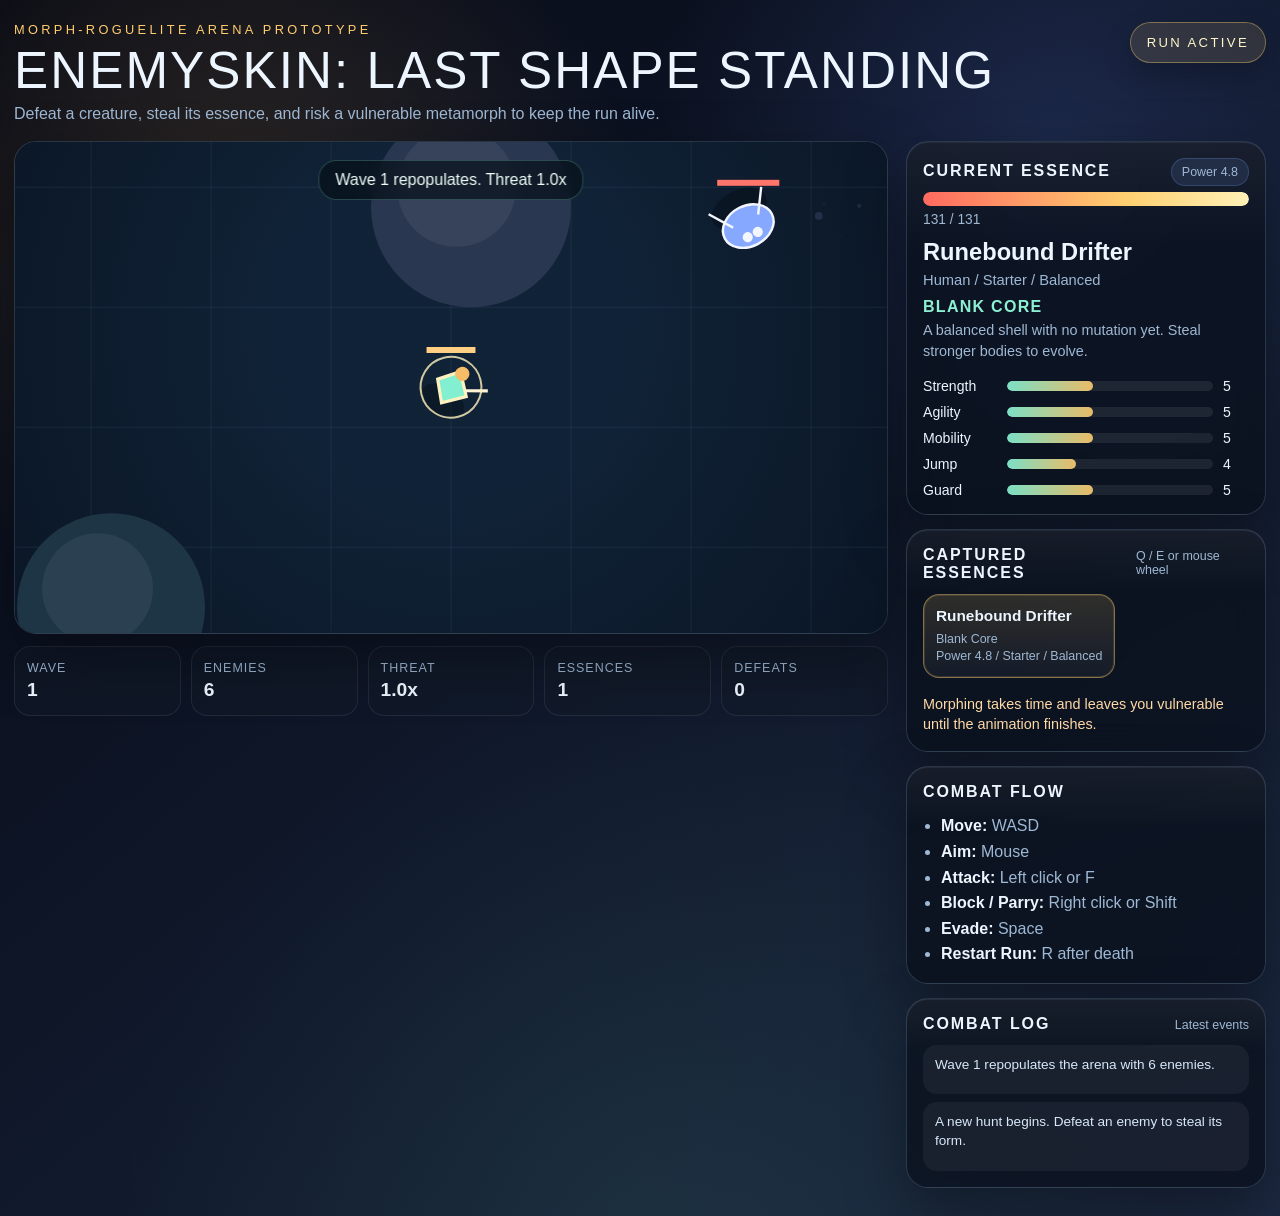
==== index.html @ a9393ad2 "Initial commit of the Enemyskin: Last Shape Standing prototype, including core game mechanics, UI el" ====
<!DOCTYPE html>
<html lang="en">
<head>
  <meta charset="UTF-8">
  <meta name="viewport" content="width=device-width, initial-scale=1.0">
  <title>Enemyskin: Last Shape Standing</title>
  <link rel="stylesheet" href="styles.css">
</head>
<body>
  <div class="shell">
    <header class="masthead">
      <div>
        <p class="eyebrow">Morph-Roguelite Arena Prototype</p>
        <h1>Enemyskin: Last Shape Standing</h1>
        <p class="tagline">Defeat a creature, steal its essence, and risk a vulnerable metamorph to keep the run alive.</p>
      </div>
      <div class="status-pill" id="runState">RUN ACTIVE</div>
    </header>

    <main class="layout">
      <section class="arena-panel">
        <div class="arena-frame">
          <canvas id="gameCanvas" width="1280" height="720"></canvas>
          <div class="overlay hidden" id="deathOverlay">
            <h2>You shattered.</h2>
            <p>Your collected essences are gone. Press <strong>R</strong> to begin a new run.</p>
          </div>
          <div class="banner hidden" id="messageBanner"></div>
        </div>

        <div class="legend-strip">
          <div class="legend-item">
            <span class="legend-label">Wave</span>
            <strong id="waveLabel">1</strong>
          </div>
          <div class="legend-item">
            <span class="legend-label">Enemies</span>
            <strong id="enemiesLabel">0</strong>
          </div>
          <div class="legend-item">
            <span class="legend-label">Threat</span>
            <strong id="threatLabel">1.0x</strong>
          </div>
          <div class="legend-item">
            <span class="legend-label">Essences</span>
            <strong id="essenceCountLabel">1</strong>
          </div>
          <div class="legend-item">
            <span class="legend-label">Defeats</span>
            <strong id="killsLabel">0</strong>
          </div>
        </div>
      </section>

      <aside class="hud-panel">
        <section class="card">
          <div class="section-head">
            <h2>Current Essence</h2>
            <div class="power-chip">Power <span id="powerLabel">5.0</span></div>
          </div>

          <div class="health-shell">
            <div class="health-bar">
              <div class="health-fill" id="hpFill"></div>
            </div>
            <div class="health-text" id="hpText">100 / 100</div>
          </div>

          <h3 class="essence-name" id="essenceName">Runebound Drifter</h3>
          <p class="essence-tags" id="essenceTags">Human / Starter / Balanced</p>
          <p class="special-name" id="specialName">Blank Core</p>
          <p class="special-text" id="specialText">A balanced shell with no mutation yet. Steal stronger bodies to evolve.</p>

          <div class="stat-list">
            <div class="stat-row">
              <span class="stat-name">Strength</span>
              <div class="stat-meter"><div class="stat-fill" id="strengthFill"></div></div>
              <span class="stat-value" id="strengthValue">5</span>
            </div>
            <div class="stat-row">
              <span class="stat-name">Agility</span>
              <div class="stat-meter"><div class="stat-fill" id="agilityFill"></div></div>
              <span class="stat-value" id="agilityValue">5</span>
            </div>
            <div class="stat-row">
              <span class="stat-name">Mobility</span>
              <div class="stat-meter"><div class="stat-fill" id="mobilityFill"></div></div>
              <span class="stat-value" id="mobilityValue">5</span>
            </div>
            <div class="stat-row">
              <span class="stat-name">Jump</span>
              <div class="stat-meter"><div class="stat-fill" id="jumpFill"></div></div>
              <span class="stat-value" id="jumpValue">4</span>
            </div>
            <div class="stat-row">
              <span class="stat-name">Guard</span>
              <div class="stat-meter"><div class="stat-fill" id="guardFill"></div></div>
              <span class="stat-value" id="guardValue">5</span>
            </div>
          </div>
        </section>

        <section class="card">
          <div class="section-head">
            <h2>Captured Essences</h2>
            <span class="microcopy">Q / E or mouse wheel</span>
          </div>
          <div class="morph-list" id="morphList"></div>
          <p class="warning-copy">Morphing takes time and leaves you vulnerable until the animation finishes.</p>
        </section>

        <section class="card">
          <h2>Combat Flow</h2>
          <ul class="controls-list">
            <li><strong>Move:</strong> WASD</li>
            <li><strong>Aim:</strong> Mouse</li>
            <li><strong>Attack:</strong> Left click or F</li>
            <li><strong>Block / Parry:</strong> Right click or Shift</li>
            <li><strong>Evade:</strong> Space</li>
            <li><strong>Restart Run:</strong> R after death</li>
          </ul>
        </section>

        <section class="card">
          <div class="section-head">
            <h2>Combat Log</h2>
            <span class="microcopy">Latest events</span>
          </div>
          <div class="log" id="log"></div>
        </section>
      </aside>
    </main>
  </div>

  <script src="game.js"></script>
</body>
</html>
---- styles.css ----
:root {
  --bg-0: #060914;
  --bg-1: #0f1729;
  --bg-2: #1c2941;
  --panel: rgba(10, 16, 28, 0.76);
  --panel-soft: rgba(18, 27, 41, 0.56);
  --stroke: rgba(165, 217, 255, 0.18);
  --text: #edf6ff;
  --muted: #9fb8d4;
  --hot: #f76b4d;
  --gold: #ffcc6e;
  --mint: #8cf0d2;
  --violet: #85a4ff;
  --shadow: rgba(0, 0, 0, 0.4);
}

* {
  box-sizing: border-box;
}

html,
body {
  margin: 0;
  min-height: 100%;
}

body {
  font-family: "Trebuchet MS", "Lucida Sans Unicode", sans-serif;
  color: var(--text);
  background:
    radial-gradient(circle at 18% 18%, rgba(255, 188, 92, 0.14), transparent 28%),
    radial-gradient(circle at 82% 12%, rgba(99, 137, 255, 0.16), transparent 26%),
    radial-gradient(circle at 50% 100%, rgba(76, 176, 147, 0.1), transparent 38%),
    linear-gradient(140deg, var(--bg-0), var(--bg-1) 48%, var(--bg-2));
  overflow-x: hidden;
}

.shell {
  width: min(1520px, calc(100vw - 28px));
  margin: 0 auto;
  padding: 22px 0 28px;
}

.masthead {
  display: flex;
  justify-content: space-between;
  gap: 16px;
  align-items: flex-start;
  margin-bottom: 18px;
}

.eyebrow {
  margin: 0 0 10px;
  color: var(--gold);
  font-size: 0.8rem;
  letter-spacing: 0.26em;
  text-transform: uppercase;
}

.masthead h1 {
  margin: 0;
  font-family: Impact, Haettenschweiler, sans-serif;
  font-size: clamp(2.3rem, 4vw, 4.2rem);
  font-weight: 400;
  letter-spacing: 0.04em;
  text-transform: uppercase;
  line-height: 0.94;
}

.tagline {
  margin: 10px 0 0;
  max-width: 760px;
  color: var(--muted);
  font-size: 1rem;
}

.status-pill {
  padding: 12px 16px;
  border-radius: 999px;
  border: 1px solid rgba(255, 207, 110, 0.38);
  background: rgba(255, 207, 110, 0.12);
  box-shadow: 0 12px 28px rgba(0, 0, 0, 0.22);
  color: #fff6c9;
  font-size: 0.82rem;
  letter-spacing: 0.18em;
  text-transform: uppercase;
  white-space: nowrap;
}

.layout {
  display: grid;
  grid-template-columns: minmax(0, 1.45fr) minmax(300px, 360px);
  gap: 18px;
  align-items: start;
}

.arena-panel,
.hud-panel {
  min-width: 0;
}

.arena-frame,
.card {
  position: relative;
  border: 1px solid var(--stroke);
  border-radius: 22px;
  background:
    linear-gradient(180deg, rgba(255, 255, 255, 0.05), transparent 28%),
    var(--panel);
  box-shadow:
    inset 0 1px 0 rgba(255, 255, 255, 0.06),
    0 24px 60px rgba(0, 0, 0, 0.34);
  backdrop-filter: blur(16px);
}

.arena-frame {
  overflow: hidden;
}

#gameCanvas {
  display: block;
  width: 100%;
  aspect-ratio: 16 / 9;
  background: linear-gradient(180deg, #08111f, #14263d);
  touch-action: none;
}

.legend-strip {
  display: grid;
  grid-template-columns: repeat(5, minmax(0, 1fr));
  gap: 10px;
  margin-top: 12px;
}

.legend-item {
  padding: 14px 12px;
  border: 1px solid rgba(255, 255, 255, 0.08);
  border-radius: 16px;
  background: var(--panel-soft);
}

.legend-label {
  display: block;
  margin-bottom: 4px;
  color: var(--muted);
  font-size: 0.78rem;
  letter-spacing: 0.08em;
  text-transform: uppercase;
}

.legend-item strong {
  font-size: 1.2rem;
}

.hud-panel {
  display: grid;
  gap: 14px;
}

.card {
  padding: 16px;
}

.section-head {
  display: flex;
  justify-content: space-between;
  gap: 12px;
  align-items: baseline;
}

.card h2 {
  margin: 0 0 12px;
  font-size: 1rem;
  letter-spacing: 0.12em;
  text-transform: uppercase;
}

.power-chip,
.microcopy {
  color: var(--muted);
  font-size: 0.78rem;
}

.power-chip {
  padding: 6px 10px;
  border-radius: 999px;
  background: rgba(124, 166, 255, 0.12);
  border: 1px solid rgba(124, 166, 255, 0.22);
}

.health-shell {
  margin-bottom: 12px;
}

.health-bar {
  height: 14px;
  border-radius: 999px;
  overflow: hidden;
  background: rgba(255, 255, 255, 0.08);
}

.health-fill {
  height: 100%;
  width: 100%;
  border-radius: inherit;
  background: linear-gradient(90deg, #ff6a5f, #ffcf70 62%, #fff1b8);
  transition: width 120ms linear;
}

.health-text {
  margin-top: 6px;
  color: var(--muted);
  font-size: 0.86rem;
}

.essence-name {
  margin: 0;
  font-size: 1.48rem;
}

.essence-tags,
.special-text,
.warning-copy {
  color: var(--muted);
}

.essence-tags {
  margin: 6px 0 10px;
  font-size: 0.92rem;
}

.special-name {
  margin: 0 0 4px;
  color: var(--mint);
  font-weight: 700;
  letter-spacing: 0.08em;
  text-transform: uppercase;
}

.special-text,
.warning-copy {
  margin: 0;
  font-size: 0.9rem;
  line-height: 1.45;
}

.warning-copy {
  margin-top: 12px;
  color: #ffd9a7;
}

.stat-list {
  display: grid;
  gap: 10px;
  margin-top: 16px;
}

.stat-row {
  display: grid;
  grid-template-columns: 74px minmax(0, 1fr) 26px;
  gap: 10px;
  align-items: center;
}

.stat-name,
.stat-value {
  font-size: 0.88rem;
}

.stat-meter {
  height: 10px;
  border-radius: 999px;
  overflow: hidden;
  background: rgba(255, 255, 255, 0.08);
}

.stat-fill {
  height: 100%;
  border-radius: inherit;
  background: linear-gradient(90deg, rgba(132, 240, 210, 0.92), rgba(255, 204, 110, 0.9));
}

.morph-list {
  display: flex;
  gap: 10px;
  overflow-x: auto;
  padding-bottom: 4px;
}

.morph-list::-webkit-scrollbar {
  height: 10px;
}

.morph-list::-webkit-scrollbar-thumb {
  background: rgba(255, 255, 255, 0.14);
  border-radius: 999px;
}

.morph-card {
  min-width: 154px;
  padding: 12px;
  border-radius: 16px;
  border: 1px solid rgba(255, 255, 255, 0.08);
  background: rgba(255, 255, 255, 0.04);
}

.morph-card.active {
  border-color: rgba(255, 207, 110, 0.44);
  background: linear-gradient(180deg, rgba(255, 207, 110, 0.15), rgba(255, 255, 255, 0.04));
  box-shadow: inset 0 0 0 1px rgba(255, 207, 110, 0.14);
}

.morph-card.pending {
  border-color: rgba(140, 240, 210, 0.48);
}

.morph-card h3 {
  margin: 0 0 6px;
  font-size: 0.96rem;
}

.morph-meta {
  margin: 0;
  color: var(--muted);
  font-size: 0.78rem;
  line-height: 1.35;
}

.controls-list {
  margin: 0;
  padding-left: 18px;
  color: var(--muted);
  line-height: 1.6;
}

.controls-list strong {
  color: var(--text);
}

.log {
  display: grid;
  gap: 8px;
  min-height: 126px;
}

.log-entry {
  padding: 10px 12px;
  border-radius: 14px;
  background: rgba(255, 255, 255, 0.05);
  color: #d7e8fa;
  font-size: 0.85rem;
  line-height: 1.4;
}

.overlay,
.banner {
  position: absolute;
  left: 50%;
  transform: translateX(-50%);
  border-radius: 18px;
  backdrop-filter: blur(12px);
}

.overlay {
  top: 50%;
  width: min(440px, calc(100% - 32px));
  transform: translate(-50%, -50%);
  padding: 22px;
  text-align: center;
  border: 1px solid rgba(255, 113, 113, 0.42);
  background: rgba(20, 10, 18, 0.85);
  box-shadow: 0 24px 60px rgba(0, 0, 0, 0.44);
}

.overlay h2 {
  margin: 0 0 10px;
  font-size: 1.6rem;
}

.overlay p {
  margin: 0;
  color: #ffd4c8;
}

.banner {
  top: 18px;
  max-width: calc(100% - 32px);
  padding: 10px 16px;
  border: 1px solid rgba(140, 240, 210, 0.24);
  background: rgba(8, 16, 25, 0.72);
  color: #f0fff9;
  text-align: center;
}

.hidden {
  display: none;
}

@media (max-width: 1120px) {
  .layout {
    grid-template-columns: 1fr;
  }

  .hud-panel {
    grid-template-columns: repeat(2, minmax(0, 1fr));
  }
}

@media (max-width: 760px) {
  .shell {
    width: min(100vw - 18px, 100%);
    padding-top: 14px;
  }

  .masthead {
    flex-direction: column;
    align-items: stretch;
  }

  .legend-strip,
  .hud-panel {
    grid-template-columns: 1fr;
  }

  .card {
    padding: 14px;
  }

  .stat-row {
    grid-template-columns: 66px minmax(0, 1fr) 24px;
  }
}
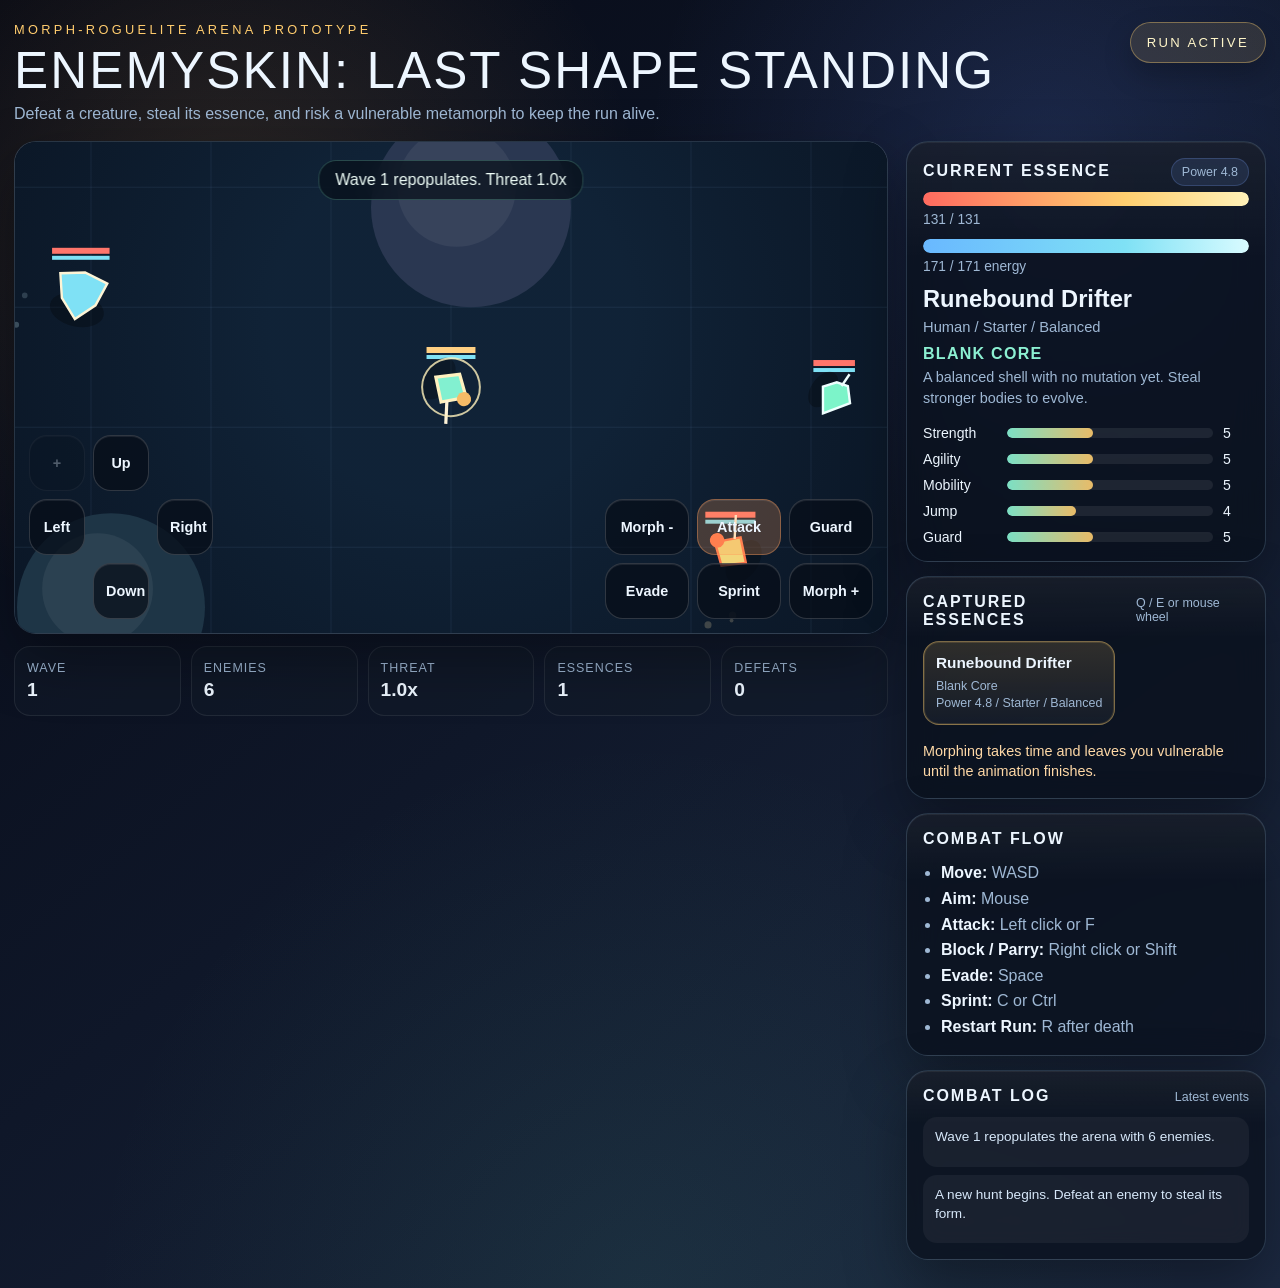
==== commit 6107a886: "Enemies now pick the nearest combat target, so they can fight nearby enemies instead of tunneling on" ====
--- a/index.html
+++ b/index.html
@@ -23,9 +23,29 @@
           <canvas id="gameCanvas" width="1280" height="720"></canvas>
           <div class="overlay hidden" id="deathOverlay">
             <h2>You shattered.</h2>
-            <p>Your collected essences are gone. Press <strong>R</strong> to begin a new run.</p>
+            <p>Your collected essences are gone. Press <strong>R</strong> or use the restart button to begin a new run.</p>
+            <button class="restart-button" id="restartButton" type="button">Restart Run</button>
           </div>
           <div class="banner hidden" id="messageBanner"></div>
+          <div class="mobile-controls hidden" id="mobileControls">
+            <div class="touch-cluster">
+              <div class="touch-pad">
+                <button type="button" class="touch-btn" data-touch="move-up" aria-label="Move Up">Up</button>
+                <button type="button" class="touch-btn" data-touch="move-left" aria-label="Move Left">Left</button>
+                <button type="button" class="touch-btn touch-btn-center" aria-hidden="true" tabindex="-1">+</button>
+                <button type="button" class="touch-btn" data-touch="move-right" aria-label="Move Right">Right</button>
+                <button type="button" class="touch-btn" data-touch="move-down" aria-label="Move Down">Down</button>
+              </div>
+            </div>
+            <div class="touch-actions">
+              <button type="button" class="touch-btn" data-touch="morph-prev">Morph -</button>
+              <button type="button" class="touch-btn touch-btn-primary" data-touch="attack">Attack</button>
+              <button type="button" class="touch-btn" data-touch="block">Guard</button>
+              <button type="button" class="touch-btn" data-touch="evade">Evade</button>
+              <button type="button" class="touch-btn" data-touch="sprint">Sprint</button>
+              <button type="button" class="touch-btn" data-touch="morph-next">Morph +</button>
+            </div>
+          </div>
         </div>
 
         <div class="legend-strip">
@@ -64,6 +84,13 @@
               <div class="health-fill" id="hpFill"></div>
             </div>
             <div class="health-text" id="hpText">100 / 100</div>
+          </div>
+
+          <div class="energy-shell">
+            <div class="energy-bar">
+              <div class="energy-fill" id="energyFill"></div>
+            </div>
+            <div class="energy-text" id="energyText">100 / 100 energy</div>
           </div>
 
           <h3 class="essence-name" id="essenceName">Runebound Drifter</h3>
@@ -117,6 +144,7 @@
             <li><strong>Attack:</strong> Left click or F</li>
             <li><strong>Block / Parry:</strong> Right click or Shift</li>
             <li><strong>Evade:</strong> Space</li>
+            <li><strong>Sprint:</strong> C or Ctrl</li>
             <li><strong>Restart Run:</strong> R after death</li>
           </ul>
         </section>
--- a/styles.css
+++ b/styles.css
@@ -192,22 +192,36 @@
   margin-bottom: 12px;
 }
 
-.health-bar {
+.health-bar,
+.energy-bar {
   height: 14px;
   border-radius: 999px;
   overflow: hidden;
   background: rgba(255, 255, 255, 0.08);
 }
 
-.health-fill {
+.health-fill,
+.energy-fill {
   height: 100%;
   width: 100%;
   border-radius: inherit;
+  transition: width 120ms linear;
+}
+
+.health-fill {
   background: linear-gradient(90deg, #ff6a5f, #ffcf70 62%, #fff1b8);
-  transition: width 120ms linear;
-}
-
-.health-text {
+}
+
+.energy-shell {
+  margin-bottom: 12px;
+}
+
+.energy-fill {
+  background: linear-gradient(90deg, #69b8ff, #7fe1f5 62%, #d9fbff);
+}
+
+.health-text,
+.energy-text {
   margin-top: 6px;
   color: var(--muted);
   font-size: 0.86rem;
@@ -382,6 +396,19 @@
   color: #ffd4c8;
 }
 
+.restart-button {
+  margin-top: 16px;
+  padding: 12px 18px;
+  border: 0;
+  border-radius: 999px;
+  background: linear-gradient(90deg, rgba(255, 130, 107, 0.95), rgba(255, 208, 131, 0.95));
+  color: #1b1321;
+  font-family: inherit;
+  font-size: 0.96rem;
+  font-weight: 700;
+  cursor: pointer;
+}
+
 .banner {
   top: 18px;
   max-width: calc(100% - 32px);
@@ -396,6 +423,89 @@
   display: none;
 }
 
+.mobile-controls {
+  position: absolute;
+  inset: auto 14px 14px 14px;
+  display: flex;
+  justify-content: space-between;
+  align-items: end;
+  gap: 16px;
+  pointer-events: none;
+}
+
+.touch-cluster,
+.touch-actions {
+  pointer-events: auto;
+}
+
+.touch-pad {
+  display: grid;
+  grid-template-columns: repeat(3, 56px);
+  grid-template-rows: repeat(3, 56px);
+  gap: 8px;
+  grid-template-areas:
+    ". up ."
+    "left center right"
+    ". down .";
+}
+
+.touch-pad [data-touch="move-up"] {
+  grid-area: up;
+}
+
+.touch-pad [data-touch="move-left"] {
+  grid-area: left;
+}
+
+.touch-pad [data-touch="move-right"] {
+  grid-area: right;
+}
+
+.touch-pad [data-touch="move-down"] {
+  grid-area: down;
+}
+
+.touch-btn {
+  min-width: 56px;
+  min-height: 56px;
+  padding: 10px 12px;
+  border: 1px solid rgba(255, 255, 255, 0.16);
+  border-radius: 18px;
+  background: rgba(7, 14, 25, 0.74);
+  box-shadow: inset 0 1px 0 rgba(255, 255, 255, 0.08);
+  color: var(--text);
+  font-family: inherit;
+  font-size: 0.9rem;
+  font-weight: 700;
+  touch-action: none;
+  user-select: none;
+}
+
+.touch-btn:active,
+.touch-btn.active {
+  background: rgba(124, 166, 255, 0.28);
+  border-color: rgba(255, 208, 131, 0.46);
+}
+
+.touch-btn-center {
+  opacity: 0.3;
+}
+
+.touch-btn-primary {
+  background: rgba(255, 159, 93, 0.24);
+  border-color: rgba(255, 159, 93, 0.38);
+}
+
+.touch-actions {
+  display: grid;
+  grid-template-columns: repeat(3, minmax(0, 84px));
+  gap: 8px;
+}
+
+body.mobile-mode .mobile-controls {
+  display: flex;
+}
+
 @media (max-width: 1120px) {
   .layout {
     grid-template-columns: 1fr;
@@ -429,4 +539,27 @@
   .stat-row {
     grid-template-columns: 66px minmax(0, 1fr) 24px;
   }
-}
+
+  .mobile-controls {
+    inset: auto 10px 10px 10px;
+    gap: 10px;
+  }
+
+  .touch-pad {
+    grid-template-columns: repeat(3, 48px);
+    grid-template-rows: repeat(3, 48px);
+    gap: 6px;
+  }
+
+  .touch-btn {
+    min-width: 48px;
+    min-height: 48px;
+    padding: 8px 10px;
+    border-radius: 15px;
+    font-size: 0.78rem;
+  }
+
+  .touch-actions {
+    grid-template-columns: repeat(2, minmax(0, 78px));
+  }
+}
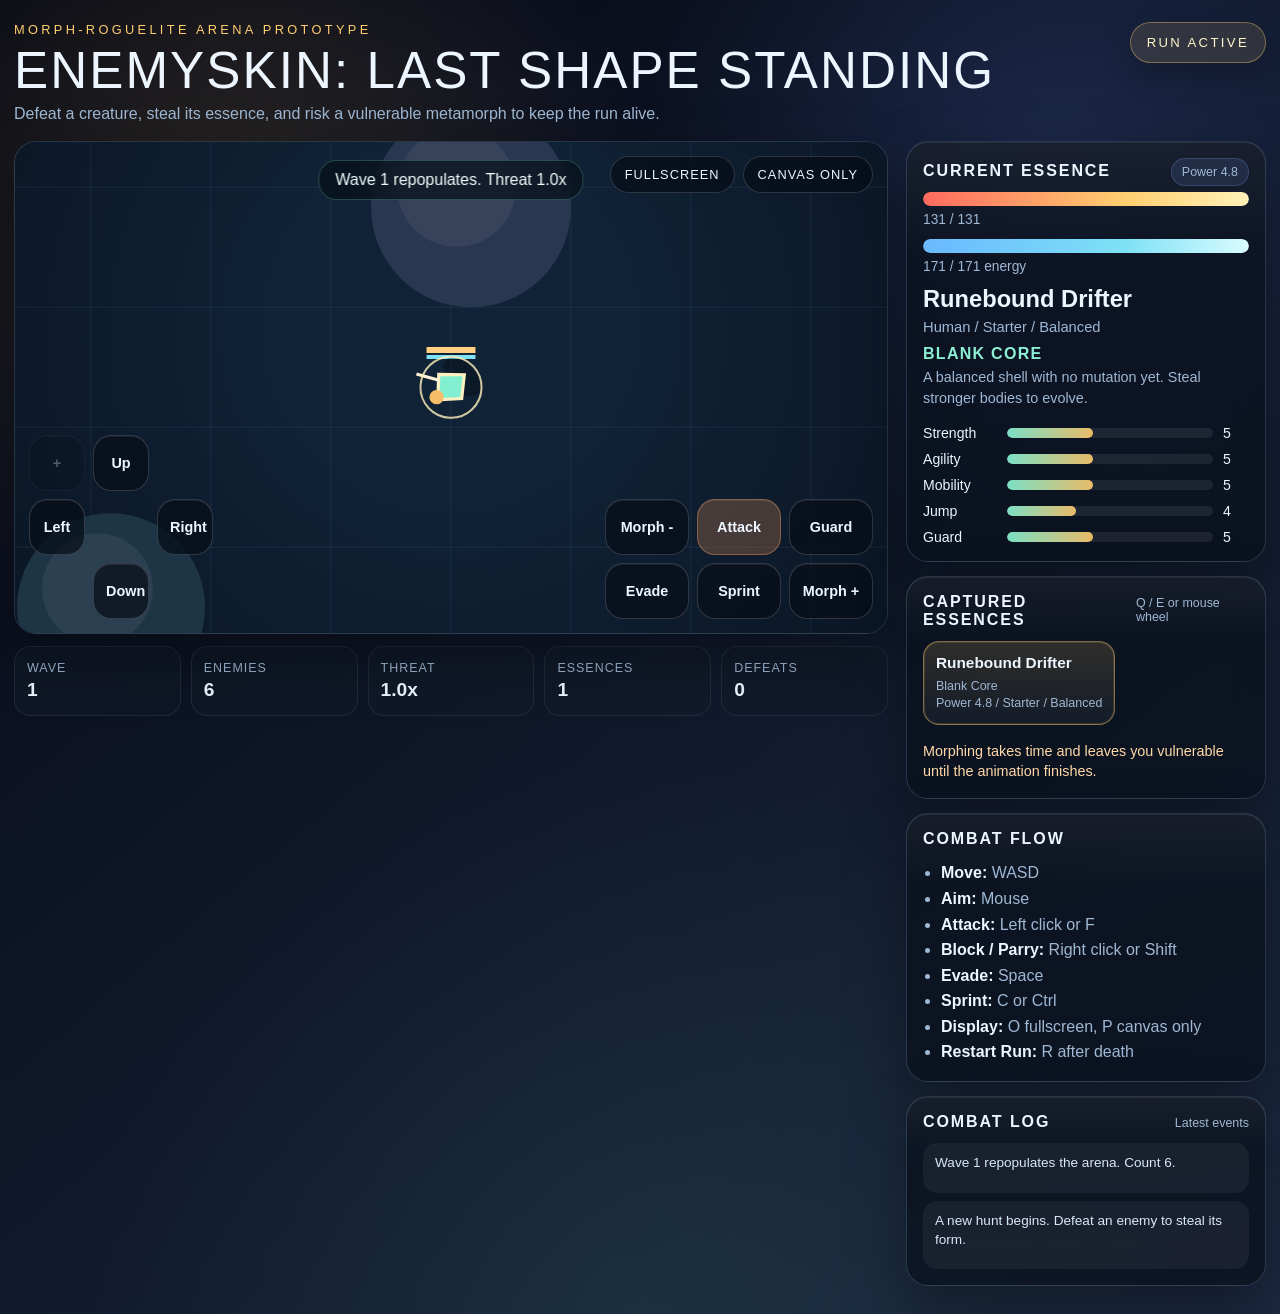
==== commit 70cdc733: "Refine game mechanics and UI for "Enemyskin: Last Shape Standing". Updated the game prompt to clarif" ====
--- a/index.html
+++ b/index.html
@@ -7,7 +7,7 @@
   <link rel="stylesheet" href="styles.css">
 </head>
 <body>
-  <div class="shell">
+  <div class="shell" id="gameShell">
     <header class="masthead">
       <div>
         <p class="eyebrow">Morph-Roguelite Arena Prototype</p>
@@ -20,6 +20,10 @@
     <main class="layout">
       <section class="arena-panel">
         <div class="arena-frame">
+          <div class="display-dock">
+            <button class="display-btn" id="fullscreenButton" type="button">Fullscreen</button>
+            <button class="display-btn" id="canvasOnlyButton" type="button">Canvas Only</button>
+          </div>
           <canvas id="gameCanvas" width="1280" height="720"></canvas>
           <div class="overlay hidden" id="deathOverlay">
             <h2>You shattered.</h2>
@@ -145,6 +149,7 @@
             <li><strong>Block / Parry:</strong> Right click or Shift</li>
             <li><strong>Evade:</strong> Space</li>
             <li><strong>Sprint:</strong> C or Ctrl</li>
+            <li><strong>Display:</strong> O fullscreen, P canvas only</li>
             <li><strong>Restart Run:</strong> R after death</li>
           </ul>
         </section>
--- a/styles.css
+++ b/styles.css
@@ -97,6 +97,12 @@
 .arena-panel,
 .hud-panel {
   min-width: 0;
+  min-height: 0;
+}
+
+.arena-panel {
+  display: flex;
+  flex-direction: column;
 }
 
 .arena-frame,
@@ -115,6 +121,34 @@
 
 .arena-frame {
   overflow: hidden;
+}
+
+.display-dock {
+  position: absolute;
+  top: 14px;
+  right: 14px;
+  z-index: 4;
+  display: flex;
+  gap: 8px;
+}
+
+.display-btn {
+  padding: 10px 14px;
+  border: 1px solid rgba(255, 255, 255, 0.16);
+  border-radius: 999px;
+  background: rgba(7, 14, 25, 0.78);
+  color: var(--text);
+  font-family: inherit;
+  font-size: 0.8rem;
+  letter-spacing: 0.08em;
+  text-transform: uppercase;
+  cursor: pointer;
+}
+
+.display-btn.active {
+  border-color: rgba(255, 208, 131, 0.44);
+  background: rgba(255, 208, 131, 0.18);
+  color: #fff3c5;
 }
 
 #gameCanvas {
@@ -506,6 +540,92 @@
   display: flex;
 }
 
+.shell.is-fullscreen,
+.shell:fullscreen {
+  width: 100vw;
+  max-width: none;
+  height: 100vh;
+  padding: 12px;
+}
+
+.shell.is-fullscreen .layout,
+.shell:fullscreen .layout {
+  height: calc(100vh - 122px);
+  align-items: stretch;
+}
+
+.shell.is-fullscreen .arena-frame,
+.shell:fullscreen .arena-frame {
+  flex: 1;
+  min-height: 0;
+}
+
+.shell.is-fullscreen .hud-panel,
+.shell:fullscreen .hud-panel {
+  overflow-y: auto;
+  align-content: start;
+}
+
+.shell.is-fullscreen #gameCanvas,
+.shell:fullscreen #gameCanvas {
+  height: 100%;
+  aspect-ratio: auto;
+}
+
+body.canvas-only-mode {
+  overflow: hidden;
+}
+
+body.canvas-only-mode .masthead,
+body.canvas-only-mode .legend-strip,
+body.canvas-only-mode .hud-panel {
+  display: none;
+}
+
+body.canvas-only-mode .shell {
+  width: min(100vw - 8px, 100%);
+  padding: 4px;
+}
+
+body.canvas-only-mode .layout {
+  grid-template-columns: 1fr;
+}
+
+body.canvas-only-mode .arena-panel {
+  min-height: calc(100vh - 8px);
+}
+
+body.canvas-only-mode .arena-frame {
+  flex: 1;
+  min-height: 0;
+}
+
+body.canvas-only-mode #gameCanvas {
+  height: 100%;
+  aspect-ratio: auto;
+}
+
+body.canvas-only-mode .shell.is-fullscreen,
+body.canvas-only-mode .shell:fullscreen {
+  padding: 0;
+}
+
+body.canvas-only-mode .shell.is-fullscreen .layout,
+body.canvas-only-mode .shell:fullscreen .layout {
+  height: 100vh;
+}
+
+body.canvas-only-mode .shell.is-fullscreen .arena-panel,
+body.canvas-only-mode .shell:fullscreen .arena-panel {
+  min-height: 100vh;
+}
+
+body.canvas-only-mode .shell.is-fullscreen .arena-frame,
+body.canvas-only-mode .shell:fullscreen .arena-frame {
+  border-radius: 0;
+  border: 0;
+}
+
 @media (max-width: 1120px) {
   .layout {
     grid-template-columns: 1fr;
@@ -562,4 +682,15 @@
   .touch-actions {
     grid-template-columns: repeat(2, minmax(0, 78px));
   }
-}
+
+  .display-dock {
+    top: 10px;
+    right: 10px;
+    gap: 6px;
+  }
+
+  .display-btn {
+    padding: 8px 11px;
+    font-size: 0.72rem;
+  }
+}
